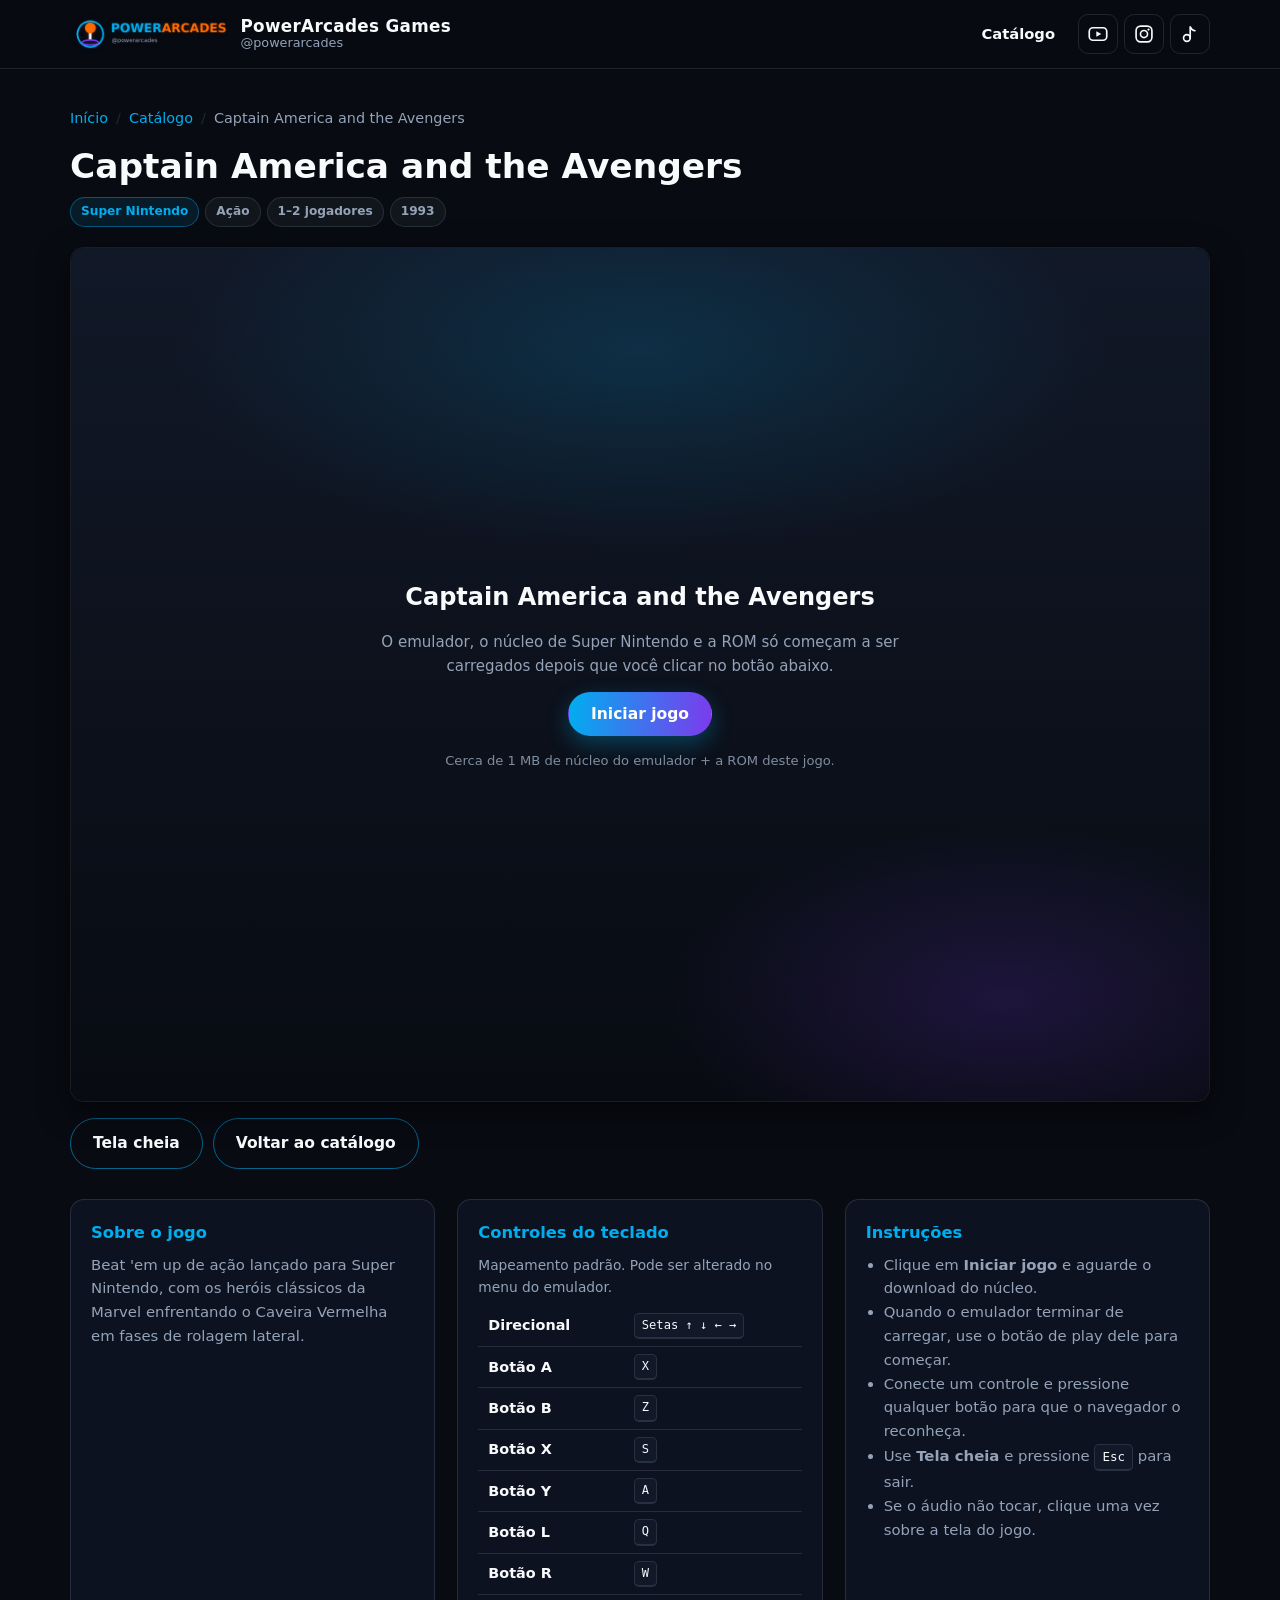
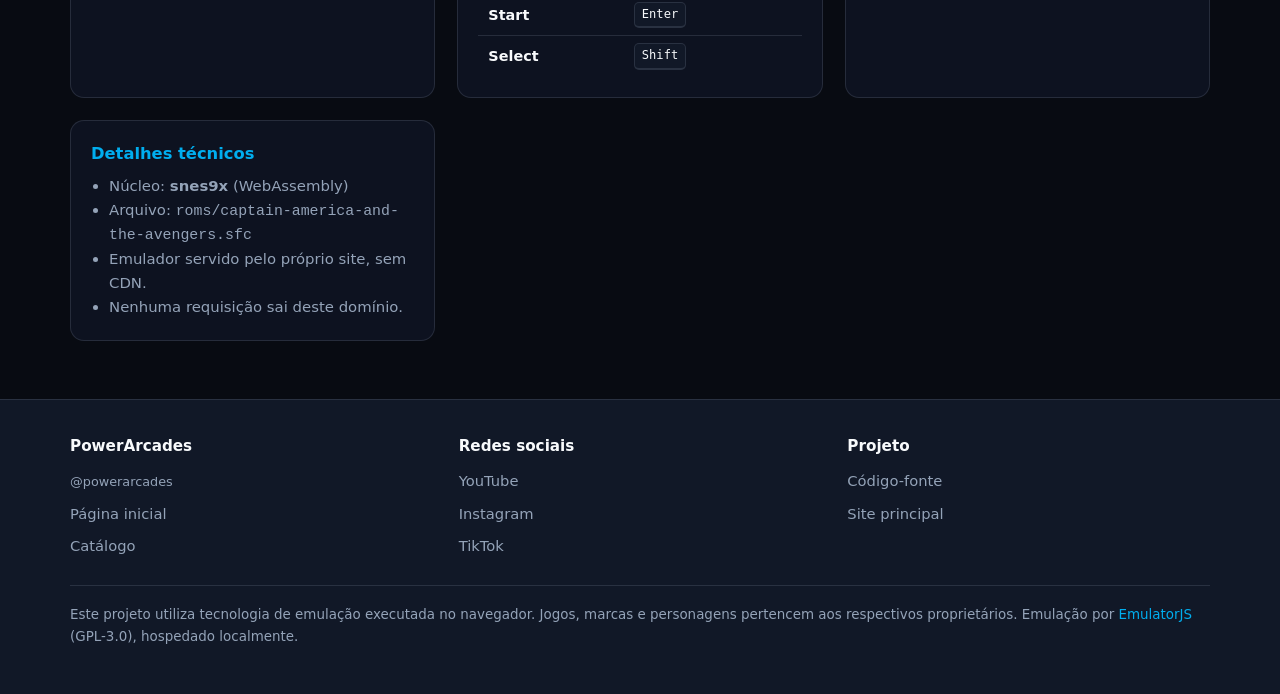
==== games/captain-america-and-the-avengers/index.html @ 7a60e61a "Adiciona portal PowerArcades Games Portal estático de jogos retrô para GitHub Pages, com EmulatorJS " ====
<!DOCTYPE html>
<html lang="pt-BR">
<head>
<meta charset="utf-8">
<meta name="viewport" content="width=device-width, initial-scale=1">

<!-- EmulatorJS local: WebAssembly + scripts de Blob URL. Sem 'unsafe-eval'. -->
<meta http-equiv="Content-Security-Policy" content="default-src 'self'; script-src 'self' blob: 'wasm-unsafe-eval' 'unsafe-eval'; style-src 'self' 'unsafe-inline'; img-src 'self' data: blob:; font-src 'self'; media-src 'self' blob: data:; connect-src 'self' blob:; worker-src 'self' blob:; child-src 'self' blob:; object-src 'none'; frame-src 'none'; base-uri 'self'; form-action 'self'; manifest-src 'self'; upgrade-insecure-requests">
<meta name="referrer" content="no-referrer">

<title>Captain America and the Avengers — PowerArcades Games</title>
<meta name="description" content="Jogue Captain America and the Avengers, clássico de ação do Super Nintendo, direto no navegador pelo PowerArcades Games.">
<meta name="author" content="PowerArcades">
<meta name="theme-color" content="#080B12">
<link rel="canonical" href="https://brotherofjhonny.github.io/powerarcades-games/games/captain-america-and-the-avengers/">

<link rel="icon" type="image/png" href="../../assets/images/favicon.png">
<link rel="apple-touch-icon" href="../../assets/images/favicon.png">

<meta property="og:type" content="article">
<meta property="og:site_name" content="PowerArcades Games">
<meta property="og:locale" content="pt_BR">
<meta property="og:title" content="Captain America and the Avengers — PowerArcades Games">
<meta property="og:description" content="Jogue Captain America and the Avengers, clássico de ação do Super Nintendo, direto no navegador pelo PowerArcades Games.">
<meta property="og:url" content="https://brotherofjhonny.github.io/powerarcades-games/games/captain-america-and-the-avengers/">
<meta property="og:image" content="https://brotherofjhonny.github.io/powerarcades-games/assets/images/games/captain-america-and-the-avengers.webp">
<meta property="og:image:width" content="640">
<meta property="og:image:height" content="480">
<meta property="og:image:alt" content="Arte de capa de Captain America and the Avengers">
<meta name="twitter:card" content="summary_large_image">
<meta name="twitter:title" content="Captain America and the Avengers — PowerArcades Games">
<meta name="twitter:description" content="Jogue Captain America and the Avengers, clássico de ação do Super Nintendo, direto no navegador pelo PowerArcades Games.">
<meta name="twitter:image" content="https://brotherofjhonny.github.io/powerarcades-games/assets/images/games/captain-america-and-the-avengers.webp">

<meta name="game:platform" content="Super Nintendo">
<meta name="game:genre" content="Ação">
<meta name="game:players" content="1–2 jogadores">
<meta name="game:year" content="1993">

<link rel="stylesheet" href="../../assets/css/main.css">
<link rel="stylesheet" href="../../assets/css/game.css">
</head>

<body>
<a class="skip-link" href="#conteudo">Pular para o conteúdo</a>

<header class="site-header">
  <div class="wrap header-inner">
    <a class="brand" href="../../" aria-label="PowerArcades Games — página inicial">
      <img src="../../assets/images/logo-powerarcades.webp" alt="" width="720" height="200" aria-hidden="true">
      <span class="brand-text">
        <span class="brand-name">PowerArcades Games</span>
        <span class="brand-handle">@powerarcades</span>
      </span>
    </a>

    <nav class="header-nav" aria-label="Navegação principal">
      <a class="nav-link" href="../../#catalogo">Catálogo</a>
      <span class="social-row">
        <a class="social-link" href="https://www.youtube.com/@powerarcades" target="_blank" rel="noopener noreferrer external" aria-label="YouTube @powerarcades (abre em nova aba)">
          <img src="../../assets/icons/youtube.svg" alt="" width="24" height="24" aria-hidden="true">
        </a>
        <a class="social-link" href="https://www.instagram.com/powerarcades" target="_blank" rel="noopener noreferrer external" aria-label="Instagram @powerarcades (abre em nova aba)">
          <img src="../../assets/icons/instagram.svg" alt="" width="24" height="24" aria-hidden="true">
        </a>
        <a class="social-link" href="https://www.tiktok.com/@powerarcades" target="_blank" rel="noopener noreferrer external" aria-label="TikTok @powerarcades (abre em nova aba)">
          <img src="../../assets/icons/tiktok.svg" alt="" width="24" height="24" aria-hidden="true">
        </a>
      </span>
    </nav>
  </div>
</header>

<main id="conteudo" class="wrap game-page">

  <nav class="breadcrumb" aria-label="Trilha de navegação">
    <ol>
      <li><a href="../../">Início</a></li>
      <li><a href="../../#catalogo">Catálogo</a></li>
      <li aria-current="page">Captain America and the Avengers</li>
    </ol>
  </nav>

  <div class="game-head">
    <div>
      <h1>Captain America and the Avengers</h1>
      <ul class="game-meta">
        <li class="tag tag-platform">Super Nintendo</li>
        <li class="tag">Ação</li>
        <li class="tag">1–2 jogadores</li>
        <li class="tag">1993</li>
      </ul>
    </div>
  </div>

  <!-- Caminho da ROM FIXO no HTML. Nunca vem de parâmetro de URL. -->
  <div class="stage"
       id="stage"
       data-core="snes"
       data-title="Captain America and the Avengers"
       data-rom="../../roms/captain-america-and-the-avengers.sfc">

    <div id="game"></div>

    <div class="stage-overlay" id="stage-overlay">
      <div class="stage-overlay-inner" id="stage-overlay-inner">
        <h2>Captain America and the Avengers</h2>
        <p>
          O emulador, o núcleo de Super Nintendo e a ROM só começam a ser
          carregados depois que você clicar no botão abaixo.
        </p>
        <button type="button" class="btn btn-primary" id="start-button">
          Iniciar jogo
        </button>
        <p class="stage-note">
          Cerca de 1&nbsp;MB de núcleo do emulador + a ROM deste jogo.
        </p>
      </div>
    </div>
  </div>

  <div class="game-toolbar">
    <button type="button" class="btn btn-ghost" id="fullscreen-button">
      Tela cheia
    </button>
    <a class="btn btn-ghost" href="../../#catalogo">Voltar ao catálogo</a>
  </div>

  <div class="game-columns">

    <article class="info-card">
      <h3>Sobre o jogo</h3>
      <p>Beat &#x27;em up de ação lançado para Super Nintendo, com os heróis clássicos da Marvel enfrentando o Caveira Vermelha em fases de rolagem lateral.</p>
    </article>

    <article class="info-card">
      <h3>Controles do teclado</h3>
      <table class="controls-table">
        <caption>Mapeamento padrão. Pode ser alterado no menu do emulador.</caption>
        <tbody>
          <tr><th scope="row">Direcional</th><td><kbd>Setas ↑ ↓ ← →</kbd></td></tr>
          <tr><th scope="row">Botão A</th><td><kbd>X</kbd></td></tr>
          <tr><th scope="row">Botão B</th><td><kbd>Z</kbd></td></tr>
          <tr><th scope="row">Botão X</th><td><kbd>S</kbd></td></tr>
          <tr><th scope="row">Botão Y</th><td><kbd>A</kbd></td></tr>
          <tr><th scope="row">Botão L</th><td><kbd>Q</kbd></td></tr>
          <tr><th scope="row">Botão R</th><td><kbd>W</kbd></td></tr>
          <tr><th scope="row">Start</th><td><kbd>Enter</kbd></td></tr>
          <tr><th scope="row">Select</th><td><kbd>Shift</kbd></td></tr>
        </tbody>
      </table>
    </article>

    <article class="info-card">
      <h3>Instruções</h3>
      <ul>
        <li>Clique em <strong>Iniciar jogo</strong> e aguarde o download do núcleo.</li>
        <li>Quando o emulador terminar de carregar, use o botão de play dele para começar.</li>
        <li>Conecte um controle e pressione qualquer botão para que o navegador o reconheça.</li>
        <li>Use <strong>Tela cheia</strong> e pressione <kbd>Esc</kbd> para sair.</li>
        <li>Se o áudio não tocar, clique uma vez sobre a tela do jogo.</li>
      </ul>
    </article>

    <article class="info-card">
      <h3>Detalhes técnicos</h3>
      <ul>
        <li>Núcleo: <strong>snes9x</strong> (WebAssembly)</li>
        <li>Arquivo: <code id="rom-path">roms/captain-america-and-the-avengers.sfc</code></li>
        <li>Emulador servido pelo próprio site, sem CDN.</li>
        <li>Nenhuma requisição sai deste domínio.</li>
      </ul>
    </article>

  </div>

</main>

<footer class="site-footer">
  <div class="wrap">
    <div class="footer-grid">
      <div>
        <h3>PowerArcades</h3>
        <ul class="footer-links">
          <li><span class="brand-handle">@powerarcades</span></li>
          <li><a href="../../">Página inicial</a></li>
          <li><a href="../../#catalogo">Catálogo</a></li>
        </ul>
      </div>
      <div>
        <h3>Redes sociais</h3>
        <ul class="footer-links">
          <li><a href="https://www.youtube.com/@powerarcades" target="_blank" rel="noopener noreferrer external">YouTube</a></li>
          <li><a href="https://www.instagram.com/powerarcades" target="_blank" rel="noopener noreferrer external">Instagram</a></li>
          <li><a href="https://www.tiktok.com/@powerarcades" target="_blank" rel="noopener noreferrer external">TikTok</a></li>
        </ul>
      </div>
      <div>
        <h3>Projeto</h3>
        <ul class="footer-links">
          <li><a href="https://github.com/BrotherOfJhonny/powerarcades-games" target="_blank" rel="noopener noreferrer external">Código-fonte</a></li>
          <li><a href="https://brotherofjhonny.github.io/" target="_blank" rel="noopener noreferrer external">Site principal</a></li>
        </ul>
      </div>
    </div>

    <p class="disclaimer">
      Este projeto utiliza tecnologia de emulação executada no navegador.
      Jogos, marcas e personagens pertencem aos respectivos proprietários.
      Emulação por <a href="https://github.com/EmulatorJS/EmulatorJS" target="_blank" rel="noopener noreferrer external">EmulatorJS</a> (GPL-3.0), hospedado localmente.
    </p>
  </div>
</footer>

<script src="../../assets/js/game-loader.js"></script>
</body>
</html>
---- assets/css/main.css ----
/* ==========================================================================
   PowerArcades Games — estilos do catálogo
   Fontes do sistema apenas. Nenhum recurso externo.
   ========================================================================== */

:root {
  --bg: #080b12;
  --bg-soft: #111827;
  --bg-card: #0d1220;
  --neon: #00aeef;
  --purple: #7c3aed;
  --orange: #ff6b00;
  --white: #f8fafc;
  --grey: #94a3b8;

  --border: rgba(148, 163, 184, 0.18);
  --border-strong: rgba(0, 174, 239, 0.55);
  --radius: 14px;
  --maxw: 1180px;

  --font-ui: system-ui, -apple-system, "Segoe UI", Roboto, "Helvetica Neue",
    "Noto Sans", "DejaVu Sans", Arial, sans-serif;

  --shadow: 0 10px 30px rgba(0, 0, 0, 0.55);
  --speed: 180ms;
}

*,
*::before,
*::after {
  box-sizing: border-box;
}

html {
  scroll-behavior: smooth;
}

body {
  margin: 0;
  background: var(--bg);
  color: var(--white);
  font-family: var(--font-ui);
  font-size: 16px;
  line-height: 1.6;
  -webkit-text-size-adjust: 100%;
}

img {
  max-width: 100%;
  display: block;
}

a {
  color: var(--neon);
  text-decoration: none;
}

a:hover {
  text-decoration: underline;
}

/* Foco sempre visível — requisito de acessibilidade. */
:focus-visible {
  outline: 3px solid var(--orange);
  outline-offset: 3px;
  border-radius: 6px;
}

.wrap {
  width: 100%;
  max-width: var(--maxw);
  margin-inline: auto;
  padding-inline: 20px;
}

/* Link de pular para o conteúdo (leitores de tela / teclado) */
.skip-link {
  position: absolute;
  left: -9999px;
  top: 0;
  z-index: 100;
  background: var(--orange);
  color: #000;
  padding: 12px 18px;
  font-weight: 700;
  border-radius: 0 0 8px 0;
}

.skip-link:focus {
  left: 0;
}

/* ------------------------------------------------------------------ header */

.site-header {
  position: sticky;
  top: 0;
  z-index: 40;
  background: rgba(8, 11, 18, 0.9);
  backdrop-filter: blur(10px);
  border-bottom: 1px solid var(--border);
}

.header-inner {
  display: flex;
  align-items: center;
  justify-content: space-between;
  gap: 18px;
  padding-block: 12px;
  flex-wrap: wrap;
}

.brand {
  display: flex;
  align-items: center;
  gap: 12px;
  text-decoration: none;
  color: inherit;
}

.brand:hover {
  text-decoration: none;
}

.brand img {
  height: 44px;
  width: auto;
}

.brand-text {
  display: flex;
  flex-direction: column;
  line-height: 1.15;
}

.brand-name {
  font-weight: 800;
  font-size: 1.05rem;
  letter-spacing: 0.02em;
}

.brand-handle {
  font-size: 0.8rem;
  color: var(--grey);
}

.header-nav {
  display: flex;
  align-items: center;
  gap: 8px;
  flex-wrap: wrap;
}

.nav-link {
  color: var(--white);
  padding: 8px 14px;
  border-radius: 999px;
  font-size: 0.92rem;
  font-weight: 600;
  border: 1px solid transparent;
  transition: background var(--speed), border-color var(--speed);
}

.nav-link:hover {
  background: rgba(0, 174, 239, 0.12);
  border-color: var(--border-strong);
  text-decoration: none;
}

.social-row {
  display: flex;
  align-items: center;
  gap: 6px;
}

.social-link {
  display: grid;
  place-items: center;
  width: 40px;
  height: 40px;
  border-radius: 10px;
  border: 1px solid var(--border);
  transition: border-color var(--speed), background var(--speed),
    transform var(--speed);
}

.social-link:hover {
  border-color: var(--border-strong);
  background: rgba(0, 174, 239, 0.1);
  transform: translateY(-2px);
}

.social-link img {
  width: 20px;
  height: 20px;
}

/* -------------------------------------------------------------------- hero */

.hero {
  position: relative;
  overflow: hidden;
  border-bottom: 1px solid var(--border);
  background:
    radial-gradient(1100px 380px at 50% -8%, rgba(0, 174, 239, 0.2), transparent 65%),
    radial-gradient(700px 320px at 88% 8%, rgba(124, 58, 237, 0.22), transparent 62%),
    linear-gradient(180deg, var(--bg-soft), var(--bg));
}

.hero-inner {
  padding-block: clamp(46px, 8vw, 86px);
  text-align: center;
}

.hero h1 {
  margin: 0 0 14px;
  font-size: clamp(1.75rem, 4.4vw, 3rem);
  line-height: 1.15;
  font-weight: 800;
  letter-spacing: -0.015em;
}

.hero h1 .accent {
  background: linear-gradient(92deg, var(--neon), var(--purple) 55%, var(--orange));
  -webkit-background-clip: text;
  background-clip: text;
  color: transparent;
}

.hero p {
  margin: 0 auto;
  max-width: 640px;
  color: var(--grey);
  font-size: clamp(1rem, 2.1vw, 1.18rem);
}

.hero-actions {
  margin-top: 26px;
  display: flex;
  gap: 12px;
  justify-content: center;
  flex-wrap: wrap;
}

/* ------------------------------------------------------------------ botões */

.btn {
  display: inline-flex;
  align-items: center;
  justify-content: center;
  gap: 9px;
  padding: 12px 22px;
  border-radius: 999px;
  font-weight: 700;
  font-size: 0.97rem;
  font-family: inherit;
  border: 1px solid transparent;
  cursor: pointer;
  text-decoration: none;
  transition: transform var(--speed), box-shadow var(--speed),
    background var(--speed), border-color var(--speed);
}

.btn:hover {
  text-decoration: none;
  transform: translateY(-2px);
}

.btn-primary {
  background: linear-gradient(96deg, var(--neon), var(--purple));
  color: #fff;
  box-shadow: 0 8px 22px rgba(0, 174, 239, 0.3);
}

.btn-primary:hover {
  box-shadow: 0 12px 30px rgba(0, 174, 239, 0.45);
}

.btn-ghost {
  background: transparent;
  color: var(--white);
  border-color: var(--border-strong);
}

.btn-ghost:hover {
  background: rgba(0, 174, 239, 0.1);
}

/* ----------------------------------------------------------------- seções */

.section {
  padding-block: clamp(38px, 6vw, 66px);
}

.section-head {
  display: flex;
  align-items: baseline;
  justify-content: space-between;
  gap: 16px;
  flex-wrap: wrap;
  margin-bottom: 26px;
}

.section-head h2 {
  margin: 0;
  font-size: clamp(1.35rem, 3vw, 1.9rem);
  font-weight: 800;
}

.section-head p {
  margin: 0;
  color: var(--grey);
  font-size: 0.95rem;
}

/* ------------------------------------------------------------------ cards */

.catalog-grid {
  display: grid;
  gap: 22px;
  grid-template-columns: repeat(auto-fill, minmax(270px, 1fr));
  list-style: none;
  margin: 0;
  padding: 0;
}

.game-card {
  display: flex;
  flex-direction: column;
  background: var(--bg-card);
  border: 1px solid var(--border);
  border-radius: var(--radius);
  overflow: hidden;
  box-shadow: var(--shadow);
  transition: transform var(--speed), border-color var(--speed),
    box-shadow var(--speed);
}

.game-card:hover,
.game-card:focus-within {
  transform: translateY(-5px);
  border-color: var(--border-strong);
  box-shadow: 0 16px 38px rgba(0, 174, 239, 0.22);
}

.game-card-media {
  position: relative;
  aspect-ratio: 4 / 3;
  background: var(--bg-soft);
  overflow: hidden;
}

.game-card-media img {
  width: 100%;
  height: 100%;
  object-fit: cover;
  transition: transform 260ms ease;
}

.game-card:hover .game-card-media img {
  transform: scale(1.04);
}

.game-card-body {
  padding: 16px 18px 18px;
  display: flex;
  flex-direction: column;
  gap: 10px;
  flex: 1;
}

.game-card-title {
  margin: 0;
  font-size: 1.06rem;
  font-weight: 700;
  line-height: 1.3;
}

.game-meta {
  display: flex;
  flex-wrap: wrap;
  gap: 6px;
  margin: 0;
  padding: 0;
  list-style: none;
}

.tag {
  display: inline-block;
  padding: 4px 10px;
  border-radius: 999px;
  font-size: 0.76rem;
  font-weight: 600;
  border: 1px solid var(--border);
  color: var(--grey);
  background: rgba(148, 163, 184, 0.07);
}

.tag-platform {
  color: var(--neon);
  border-color: rgba(0, 174, 239, 0.4);
  background: rgba(0, 174, 239, 0.1);
}

.game-card .btn {
  margin-top: auto;
  width: 100%;
}

/* --------------------------------------------------------------- info box */

.info-grid {
  display: grid;
  gap: 18px;
  grid-template-columns: repeat(auto-fit, minmax(260px, 1fr));
}

.info-card {
  background: var(--bg-card);
  border: 1px solid var(--border);
  border-radius: var(--radius);
  padding: 20px;
}

.info-card h3 {
  margin: 0 0 8px;
  font-size: 1.02rem;
  color: var(--neon);
}

.info-card p,
.info-card ul {
  margin: 0;
  color: var(--grey);
  font-size: 0.93rem;
}

.info-card ul {
  padding-left: 18px;
}

kbd {
  display: inline-block;
  padding: 2px 7px;
  border-radius: 5px;
  border: 1px solid var(--border);
  border-bottom-width: 2px;
  background: var(--bg-soft);
  color: var(--white);
  font-family: ui-monospace, "DejaVu Sans Mono", "Cascadia Mono", Menlo,
    Consolas, monospace;
  font-size: 0.84em;
}

/* ----------------------------------------------------------------- footer */

.site-footer {
  border-top: 1px solid var(--border);
  background: var(--bg-soft);
  padding-block: 34px;
  margin-top: 20px;
}

.footer-grid {
  display: grid;
  gap: 26px;
  grid-template-columns: repeat(auto-fit, minmax(240px, 1fr));
  align-items: start;
}

.footer-grid h3 {
  margin: 0 0 10px;
  font-size: 0.95rem;
  color: var(--white);
}

.footer-links {
  list-style: none;
  margin: 0;
  padding: 0;
  display: flex;
  flex-direction: column;
  gap: 7px;
}

.footer-links a {
  color: var(--grey);
  font-size: 0.92rem;
}

.footer-links a:hover {
  color: var(--neon);
}

.disclaimer {
  margin-top: 26px;
  padding-top: 18px;
  border-top: 1px solid var(--border);
  color: var(--grey);
  font-size: 0.84rem;
  line-height: 1.65;
}

/* --------------------------------------------------------------- 404 page */

.notfound {
  min-height: 62vh;
  display: grid;
  place-items: center;
  text-align: center;
  padding-block: 60px;
}

.notfound .code {
  font-size: clamp(3.4rem, 13vw, 7rem);
  font-weight: 800;
  line-height: 1;
  background: linear-gradient(92deg, var(--neon), var(--purple), var(--orange));
  -webkit-background-clip: text;
  background-clip: text;
  color: transparent;
}

/* ------------------------------------------------------- movimento reduzido */

@media (prefers-reduced-motion: reduce) {
  html {
    scroll-behavior: auto;
  }

  *,
  *::before,
  *::after {
    animation-duration: 0.001ms !important;
    animation-iteration-count: 1 !important;
    transition-duration: 0.001ms !important;
    scroll-behavior: auto !important;
  }

  .game-card:hover,
  .game-card:focus-within,
  .btn:hover,
  .social-link:hover {
    transform: none;
  }

  .game-card:hover .game-card-media img {
    transform: none;
  }
}

/* ------------------------------------------------------------------ mobile */

@media (max-width: 720px) {
  .header-inner {
    justify-content: center;
    text-align: center;
  }

  .header-nav {
    justify-content: center;
    width: 100%;
  }

  .catalog-grid {
    grid-template-columns: 1fr;
  }
}
---- assets/css/game.css ----
/* ==========================================================================
   PowerArcades Games — estilos da página de jogo
   Complementa main.css. Nenhum recurso externo.
   ========================================================================== */

.game-page {
  padding-block: clamp(22px, 4vw, 38px);
}

.breadcrumb {
  margin: 0 0 16px;
  font-size: 0.9rem;
  color: var(--grey);
}

.breadcrumb ol {
  list-style: none;
  display: flex;
  flex-wrap: wrap;
  gap: 8px;
  margin: 0;
  padding: 0;
}

.breadcrumb li + li::before {
  content: "/";
  margin-right: 8px;
  color: var(--border);
}

.game-head {
  display: flex;
  align-items: flex-start;
  justify-content: space-between;
  gap: 18px;
  flex-wrap: wrap;
  margin-bottom: 20px;
}

.game-head h1 {
  margin: 0 0 10px;
  font-size: clamp(1.4rem, 3.4vw, 2.15rem);
  font-weight: 800;
  line-height: 1.2;
}

/* --------------------------------------------------------------- palco ---- */

.stage {
  position: relative;
  background: #000;
  border: 1px solid var(--border);
  border-radius: var(--radius);
  overflow: hidden;
  box-shadow: var(--shadow);
  aspect-ratio: 4 / 3;
  width: 100%;
}

/* O EmulatorJS injeta o player dentro deste elemento. */
#game {
  width: 100%;
  height: 100%;
}

#game:empty {
  display: none;
}

/* Painel exibido antes de iniciar — nada é baixado até o clique. */
.stage-overlay {
  position: absolute;
  inset: 0;
  display: grid;
  place-items: center;
  padding: 24px;
  text-align: center;
  background:
    radial-gradient(700px 300px at 50% 12%, rgba(0, 174, 239, 0.16), transparent 68%),
    radial-gradient(520px 260px at 82% 88%, rgba(124, 58, 237, 0.18), transparent 66%),
    linear-gradient(180deg, var(--bg-soft), var(--bg));
}

.stage-overlay[hidden] {
  display: none;
}

.stage-overlay-inner {
  max-width: 520px;
  display: flex;
  flex-direction: column;
  align-items: center;
  gap: 14px;
}

.stage-overlay h2 {
  margin: 0;
  font-size: clamp(1.1rem, 2.6vw, 1.5rem);
  font-weight: 800;
}

.stage-overlay p {
  margin: 0;
  color: var(--grey);
  font-size: 0.94rem;
}

.stage-note {
  font-size: 0.82rem !important;
  color: var(--grey);
  opacity: 0.85;
}

/* Estado de carregamento */
.stage-status {
  display: flex;
  align-items: center;
  gap: 10px;
  font-size: 0.92rem;
  color: var(--neon);
  font-weight: 600;
}

.spinner {
  width: 18px;
  height: 18px;
  border-radius: 50%;
  border: 3px solid rgba(0, 174, 239, 0.25);
  border-top-color: var(--neon);
  animation: pa-spin 800ms linear infinite;
  flex: none;
}

@keyframes pa-spin {
  to {
    transform: rotate(360deg);
  }
}

/* Erro */
.stage-error {
  border: 1px solid rgba(255, 107, 0, 0.55);
  background: rgba(255, 107, 0, 0.1);
  border-radius: 10px;
  padding: 14px 16px;
  color: var(--white);
  font-size: 0.9rem;
  text-align: left;
  max-width: 520px;
}

.stage-error strong {
  display: block;
  color: var(--orange);
  margin-bottom: 6px;
}

.stage-error p {
  margin: 0 0 8px;
}

.stage-error p:last-child {
  margin-bottom: 0;
}

.stage-error code {
  font-family: ui-monospace, "DejaVu Sans Mono", Menlo, Consolas, monospace;
  font-size: 0.85em;
  color: var(--grey);
  overflow-wrap: anywhere;
}

/* -------------------------------------------------------------- controles */

.game-toolbar {
  display: flex;
  gap: 10px;
  flex-wrap: wrap;
  margin-top: 16px;
}

/* ---------------------------------------------------------------- colunas */

.game-columns {
  display: grid;
  gap: 22px;
  grid-template-columns: repeat(auto-fit, minmax(280px, 1fr));
  margin-top: 30px;
}

/* Tabela de controles */
.controls-table {
  width: 100%;
  border-collapse: collapse;
  font-size: 0.9rem;
}

.controls-table caption {
  text-align: left;
  color: var(--grey);
  font-size: 0.86rem;
  padding-bottom: 8px;
}

.controls-table th,
.controls-table td {
  text-align: left;
  padding: 7px 10px;
  border-bottom: 1px solid var(--border);
}

.controls-table th {
  color: var(--white);
  font-weight: 600;
  width: 45%;
}

.controls-table td {
  color: var(--grey);
}

.controls-table tr:last-child th,
.controls-table tr:last-child td {
  border-bottom: 0;
}

@media (prefers-reduced-motion: reduce) {
  .spinner {
    animation-duration: 2s;
  }
}

@media (max-width: 720px) {
  .game-toolbar .btn {
    flex: 1 1 100%;
  }
}
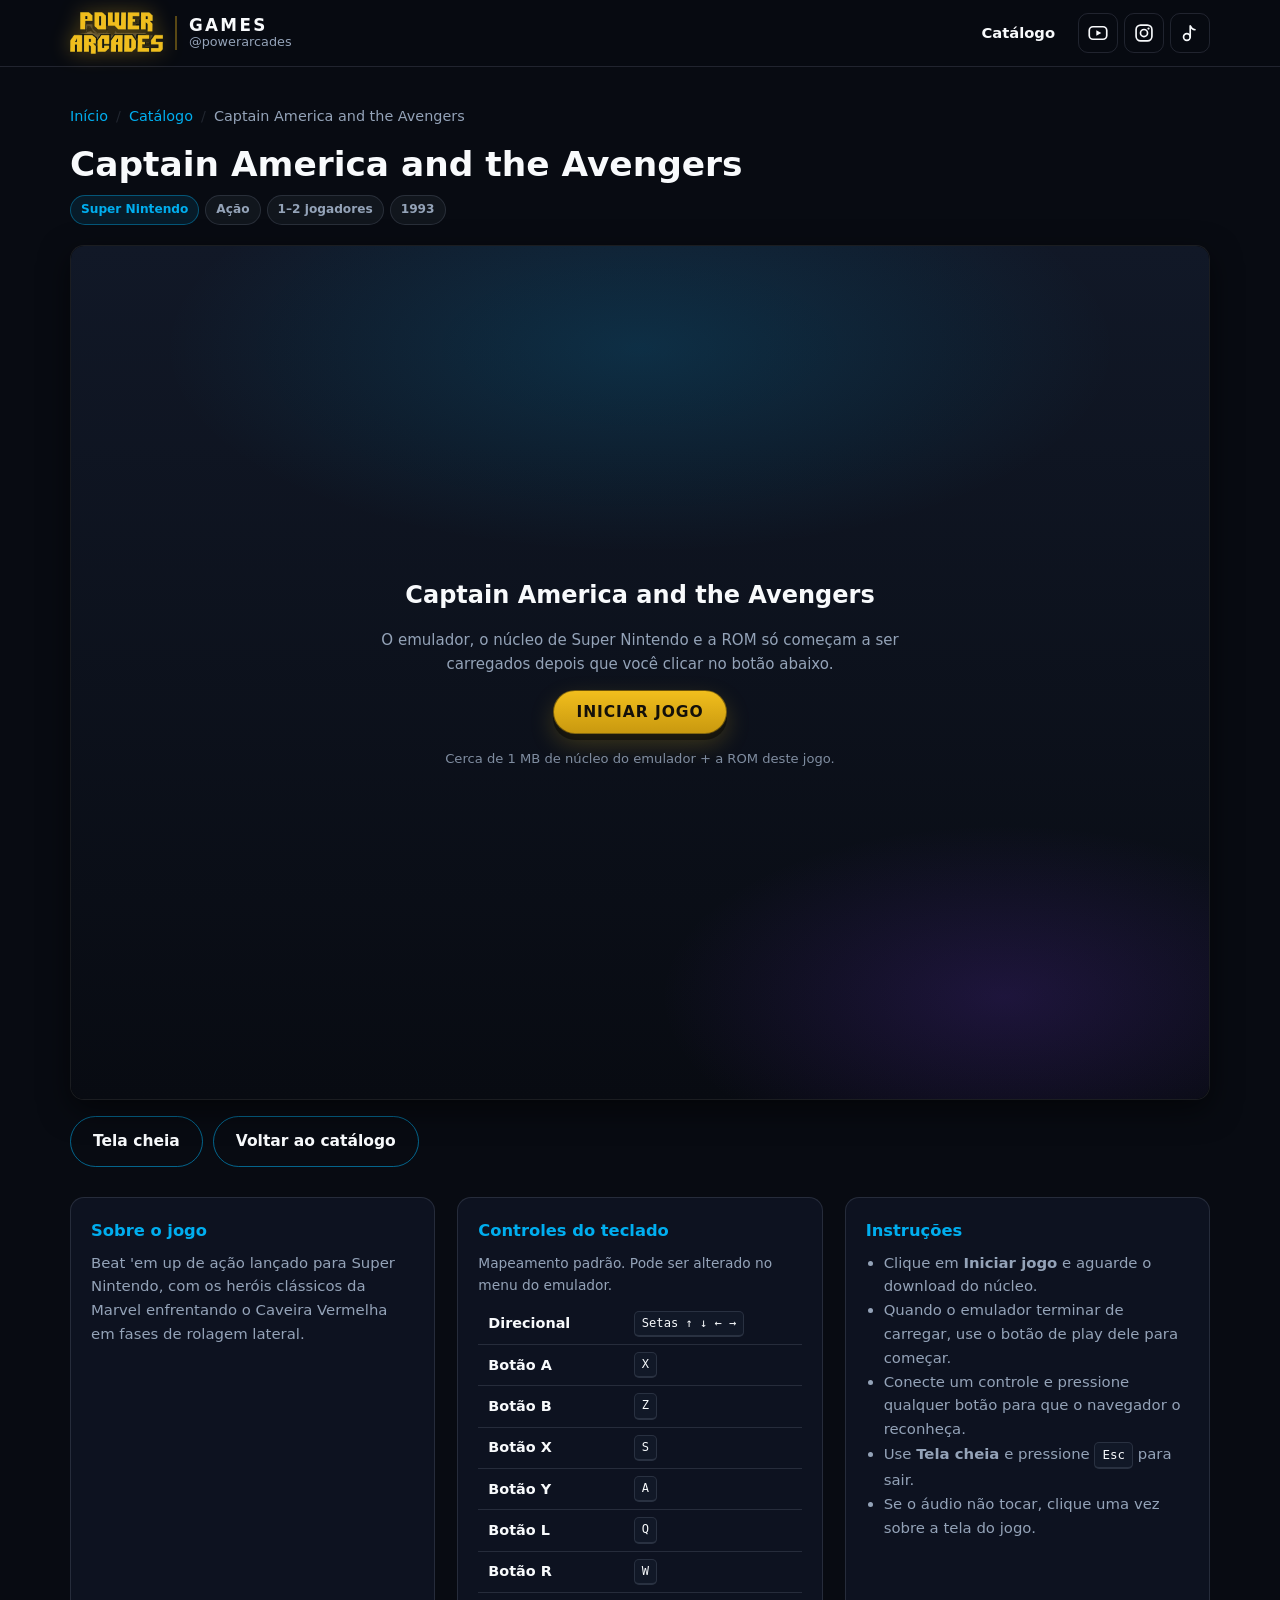
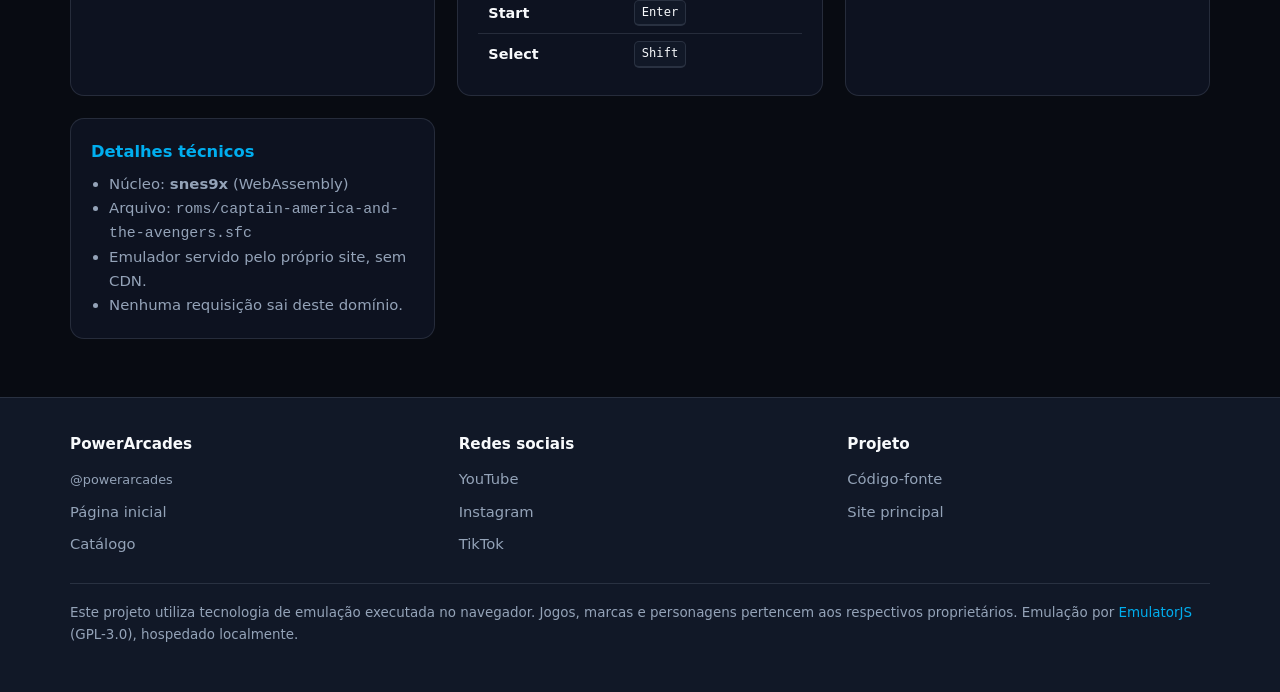
==== commit 2123eaf3: "Aplica o logotipo oficial e transforma o catálogo em fliperamas Logotipo: - Recorta o logo oficial d" ====
--- a/games/captain-america-and-the-avengers/index.html
+++ b/games/captain-america-and-the-avengers/index.html
@@ -47,9 +47,9 @@
 <header class="site-header">
   <div class="wrap header-inner">
     <a class="brand" href="../../" aria-label="PowerArcades Games — página inicial">
-      <img src="../../assets/images/logo-powerarcades.webp" alt="" width="720" height="200" aria-hidden="true">
+      <img class="brand-logo" src="../../assets/images/logo-powerarcades.webp" alt="PowerArcades" width="575" height="260">
       <span class="brand-text">
-        <span class="brand-name">PowerArcades Games</span>
+        <span class="brand-name">GAMES</span>
         <span class="brand-handle">@powerarcades</span>
       </span>
     </a>
--- a/assets/css/main.css
+++ b/assets/css/main.css
@@ -12,6 +12,15 @@
   --orange: #ff6b00;
   --white: #f8fafc;
   --grey: #94a3b8;
+
+  /* Dourado do logotipo oficial PowerArcades. */
+  --gold: #f1be1d;
+  --gold-deep: #c9990f;
+
+  /* Materiais do gabinete de fliperama. */
+  --cab-body: #151b2b;
+  --cab-edge: #0a0e18;
+  --cab-panel: #1c2438;
 
   --border: rgba(148, 163, 184, 0.18);
   --border-strong: rgba(0, 174, 239, 0.55);
@@ -122,21 +131,25 @@
   text-decoration: none;
 }
 
-.brand img {
-  height: 44px;
+.brand-logo {
+  height: 42px;
   width: auto;
+  filter: drop-shadow(0 0 10px rgba(241, 190, 29, 0.35));
 }
 
 .brand-text {
   display: flex;
   flex-direction: column;
   line-height: 1.15;
+  padding-left: 12px;
+  border-left: 2px solid rgba(241, 190, 29, 0.35);
 }
 
 .brand-name {
   font-weight: 800;
   font-size: 1.05rem;
-  letter-spacing: 0.02em;
+  letter-spacing: 0.14em;
+  color: var(--white);
 }
 
 .brand-handle {
@@ -221,10 +234,28 @@
 }
 
 .hero h1 .accent {
-  background: linear-gradient(92deg, var(--neon), var(--purple) 55%, var(--orange));
+  background: linear-gradient(92deg, var(--gold), var(--neon) 60%, var(--purple));
   -webkit-background-clip: text;
   background-clip: text;
   color: transparent;
+}
+
+/* Logotipo oficial em destaque no hero. */
+.hero-logo {
+  width: min(430px, 78vw);
+  height: auto;
+  margin: 0 auto 6px;
+  filter: drop-shadow(0 0 26px rgba(241, 190, 29, 0.32));
+}
+
+.hero-wordmark {
+  display: block;
+  font-size: clamp(1.1rem, 3.4vw, 1.7rem);
+  font-weight: 800;
+  letter-spacing: 0.42em;
+  text-indent: 0.42em;
+  color: var(--white);
+  margin-bottom: 22px;
 }
 
 .hero p {
@@ -267,13 +298,21 @@
 }
 
 .btn-primary {
-  background: linear-gradient(96deg, var(--neon), var(--purple));
-  color: #fff;
-  box-shadow: 0 8px 22px rgba(0, 174, 239, 0.3);
+  background: linear-gradient(180deg, var(--gold), var(--gold-deep));
+  color: #14100a;
+  letter-spacing: 0.06em;
+  text-transform: uppercase;
+  border-color: rgba(0, 0, 0, 0.45);
+  box-shadow: 0 6px 0 rgba(0, 0, 0, 0.45), 0 10px 24px rgba(241, 190, 29, 0.22);
 }
 
 .btn-primary:hover {
-  box-shadow: 0 12px 30px rgba(0, 174, 239, 0.45);
+  box-shadow: 0 4px 0 rgba(0, 0, 0, 0.45), 0 14px 30px rgba(241, 190, 29, 0.36);
+}
+
+.btn-primary:active {
+  transform: translateY(3px);
+  box-shadow: 0 2px 0 rgba(0, 0, 0, 0.45);
 }
 
 .btn-ghost {
@@ -317,64 +356,259 @@
 
 .catalog-grid {
   display: grid;
-  gap: 22px;
-  grid-template-columns: repeat(auto-fill, minmax(270px, 1fr));
+  gap: 30px 26px;
+  grid-template-columns: repeat(auto-fill, minmax(280px, 1fr));
   list-style: none;
   margin: 0;
   padding: 0;
 }
 
-.game-card {
+/* ==========================================================================
+   Gabinete de fliperama
+   Desenhado inteiramente em CSS. A "tela" do gabinete mostra a arte do
+   jogo, para o visitante escolher a máquina que quer jogar.
+   ========================================================================== */
+
+/* Cada item da grade estica para a altura da linha, para que os
+   gabinetes fiquem alinhados independentemente do tamanho do título. */
+.catalog-grid > li {
+  display: flex;
+}
+
+.cabinet {
+  --accent: var(--neon);
+  position: relative;
+  width: 100%;
   display: flex;
   flex-direction: column;
-  background: var(--bg-card);
-  border: 1px solid var(--border);
-  border-radius: var(--radius);
+  border-radius: 18px 18px 8px 8px;
+  background:
+    linear-gradient(180deg, var(--cab-body), var(--cab-edge) 88%);
+  border: 1px solid rgba(148, 163, 184, 0.22);
+  box-shadow:
+    inset 0 1px 0 rgba(255, 255, 255, 0.06),
+    var(--shadow);
   overflow: hidden;
-  box-shadow: var(--shadow);
-  transition: transform var(--speed), border-color var(--speed),
-    box-shadow var(--speed);
-}
-
-.game-card:hover,
-.game-card:focus-within {
-  transform: translateY(-5px);
-  border-color: var(--border-strong);
-  box-shadow: 0 16px 38px rgba(0, 174, 239, 0.22);
-}
-
-.game-card-media {
+  transition: transform var(--speed), box-shadow var(--speed),
+    border-color var(--speed);
+}
+
+/* Laterais do gabinete, com a cor do jogo. */
+.cabinet::before,
+.cabinet::after {
+  content: "";
+  position: absolute;
+  top: 0;
+  bottom: 0;
+  width: 9px;
+  background: linear-gradient(180deg, var(--accent), transparent 78%);
+  opacity: 0.55;
+  pointer-events: none;
+}
+
+.cabinet::before { left: 0; }
+.cabinet::after  { right: 0; }
+
+.cabinet:hover,
+.cabinet:focus-within {
+  transform: translateY(-6px);
+  border-color: rgba(241, 190, 29, 0.5);
+  box-shadow:
+    inset 0 1px 0 rgba(255, 255, 255, 0.08),
+    0 20px 44px rgba(0, 0, 0, 0.6),
+    0 0 30px rgba(241, 190, 29, 0.14);
+}
+
+/* ------------------------------------------------------------- marquise -- */
+
+.cab-marquee {
+  margin: 12px 14px 10px;
+  padding: 10px 12px;
+  border-radius: 8px;
+  text-align: center;
+  background: linear-gradient(180deg, var(--gold), var(--gold-deep));
+  border: 2px solid rgba(0, 0, 0, 0.55);
+  box-shadow:
+    0 0 22px rgba(241, 190, 29, 0.35),
+    inset 0 -3px 0 rgba(0, 0, 0, 0.25);
+}
+
+.cab-marquee-title {
+  display: flex;
+  align-items: center;
+  justify-content: center;
+  /* Duas linhas sempre, para alinhar as marquises entre si. */
+  min-height: 2.4em;
+  margin: 0;
+  font-size: 0.92rem;
+  font-weight: 800;
+  line-height: 1.2;
+  letter-spacing: 0.02em;
+  text-transform: uppercase;
+  color: #14100a;
+  overflow-wrap: break-word;
+  hyphens: auto;
+}
+
+/* ----------------------------------------------------------------- tela -- */
+
+.cab-screen {
+  position: relative;
+  margin: 0 14px;
+  padding: 10px;
+  border-radius: 10px;
+  background: linear-gradient(180deg, #05070c, #000);
+  border: 1px solid rgba(255, 255, 255, 0.08);
+  box-shadow: inset 0 0 22px rgba(0, 0, 0, 0.9);
+}
+
+.cab-screen-inner {
   position: relative;
   aspect-ratio: 4 / 3;
-  background: var(--bg-soft);
+  border-radius: 6px;
   overflow: hidden;
-}
-
-.game-card-media img {
+  background: #000;
+}
+
+.cab-screen-inner img {
   width: 100%;
   height: 100%;
   object-fit: cover;
-  transition: transform 260ms ease;
-}
-
-.game-card:hover .game-card-media img {
-  transform: scale(1.04);
-}
-
-.game-card-body {
-  padding: 16px 18px 18px;
+  transition: transform 300ms ease, filter 300ms ease;
+}
+
+.cabinet:hover .cab-screen-inner img,
+.cabinet:focus-within .cab-screen-inner img {
+  transform: scale(1.05);
+  filter: saturate(1.2) brightness(1.12);
+}
+
+/* Linhas de varredura + brilho do vidro sobre a tela. */
+.cab-screen-inner::after {
+  content: "";
+  position: absolute;
+  inset: 0;
+  pointer-events: none;
+  background:
+    linear-gradient(115deg, rgba(255, 255, 255, 0.14) 0%,
+                    rgba(255, 255, 255, 0) 42%),
+    repeating-linear-gradient(180deg,
+                    rgba(0, 0, 0, 0.32) 0 1px,
+                    rgba(0, 0, 0, 0) 1px 3px);
+}
+
+/* Brilho colorido escapando da tela. */
+.cab-screen::after {
+  content: "";
+  position: absolute;
+  inset: 6px;
+  border-radius: 8px;
+  pointer-events: none;
+  box-shadow: 0 0 26px 2px var(--accent);
+  opacity: 0.2;
+  transition: opacity var(--speed);
+}
+
+.cabinet:hover .cab-screen::after,
+.cabinet:focus-within .cab-screen::after {
+  opacity: 0.5;
+}
+
+/* -------------------------------------------------- painel de controle --- */
+
+.cab-panel {
+  margin: 12px 14px 0;
+  padding: 12px 14px;
+  border-radius: 8px 8px 4px 4px;
+  display: flex;
+  align-items: center;
+  gap: 14px;
+  background: linear-gradient(180deg, var(--cab-panel), #10162340);
+  border: 1px solid rgba(255, 255, 255, 0.07);
+  box-shadow: inset 0 1px 0 rgba(255, 255, 255, 0.08);
+}
+
+/* Manche */
+.cab-stick {
+  position: relative;
+  width: 30px;
+  height: 30px;
+  flex: none;
+}
+
+.cab-stick::before {   /* base */
+  content: "";
+  position: absolute;
+  left: 3px;
+  bottom: 0;
+  width: 24px;
+  height: 9px;
+  border-radius: 50%;
+  background: radial-gradient(circle at 50% 30%, #46506b, #1d2438);
+}
+
+.cab-stick::after {    /* haste + bola */
+  content: "";
+  position: absolute;
+  left: 11px;
+  top: 0;
+  width: 8px;
+  height: 22px;
+  border-radius: 4px;
+  background: linear-gradient(180deg, #e5e9f2, #8d96ad);
+  box-shadow: 0 -7px 0 -1px var(--accent);
+}
+
+/* Botões */
+.cab-buttons {
+  display: flex;
+  gap: 7px;
+}
+
+.cab-buttons i {
+  width: 15px;
+  height: 15px;
+  border-radius: 50%;
+  background: radial-gradient(circle at 35% 30%,
+              rgba(255, 255, 255, 0.75), transparent 55%),
+              var(--accent);
+  box-shadow: 0 2px 0 rgba(0, 0, 0, 0.5);
+}
+
+.cab-buttons i:nth-child(2) { background-color: var(--gold); }
+.cab-buttons i:nth-child(4) { background-color: var(--purple); }
+
+/* Fenda de ficha */
+.cab-coin {
+  margin-left: auto;
+  width: 26px;
+  height: 12px;
+  border-radius: 3px;
+  background: #05070c;
+  border: 1px solid rgba(255, 255, 255, 0.14);
+  box-shadow: inset 0 2px 4px rgba(0, 0, 0, 0.9);
+}
+
+/* ----------------------------------------------------------- rodapé ----- */
+
+.cab-body {
+  padding: 14px;
   display: flex;
   flex-direction: column;
   gap: 10px;
   flex: 1;
 }
 
-.game-card-title {
-  margin: 0;
-  font-size: 1.06rem;
-  font-weight: 700;
-  line-height: 1.3;
-}
+/* Empurra o botão para a base do gabinete, alinhando os CTAs. */
+.cab-body .btn {
+  margin-top: auto;
+}
+
+/* Cores por jogo — sem estilos inline, compatível com a CSP restrita. */
+.cabinet[data-slug="captain-america-and-the-avengers"] { --accent: #00aeef; }
+.cabinet[data-slug="super-mario-world"]                { --accent: #ff6b00; }
+.cabinet[data-slug="tmnt-4-turtles-in-time"]           { --accent: #22c55e; }
+.cabinet[data-slug="top-gear-2"]                       { --accent: #7c3aed; }
 
 .game-meta {
   display: flex;
